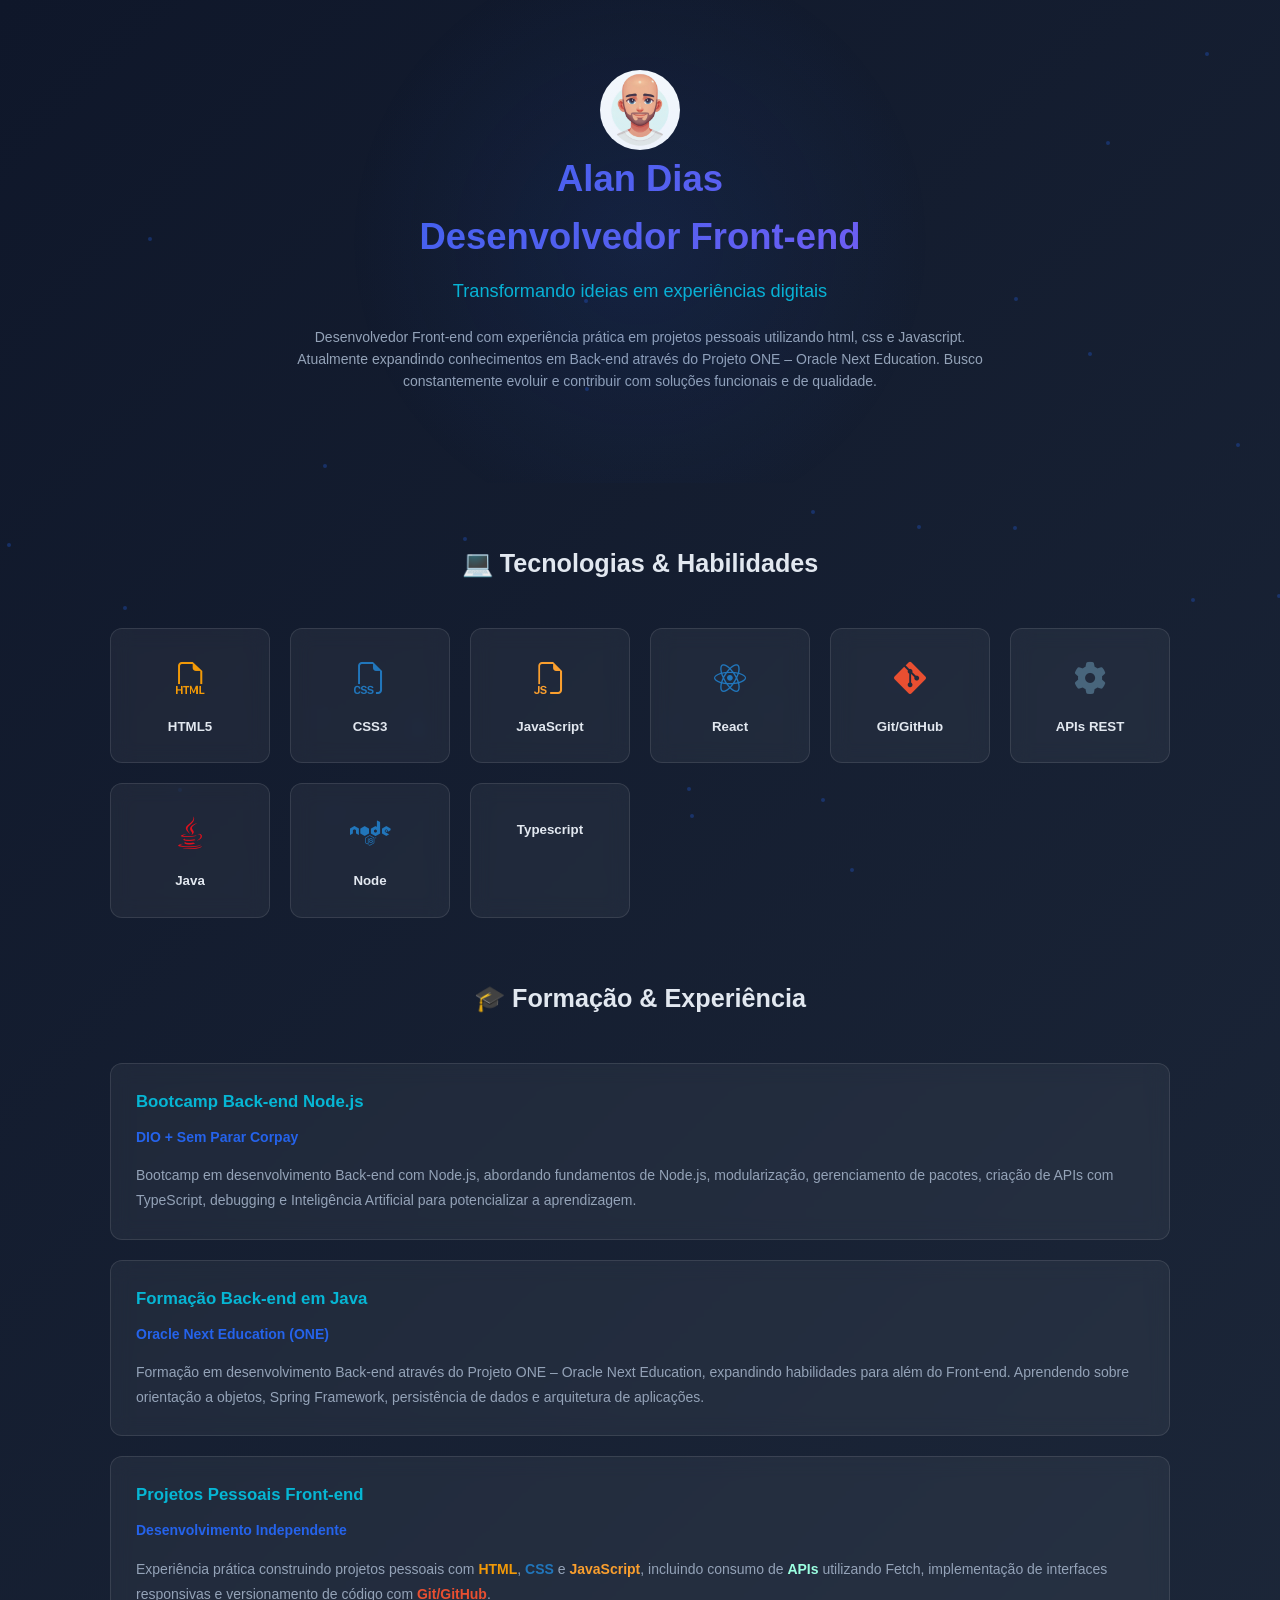
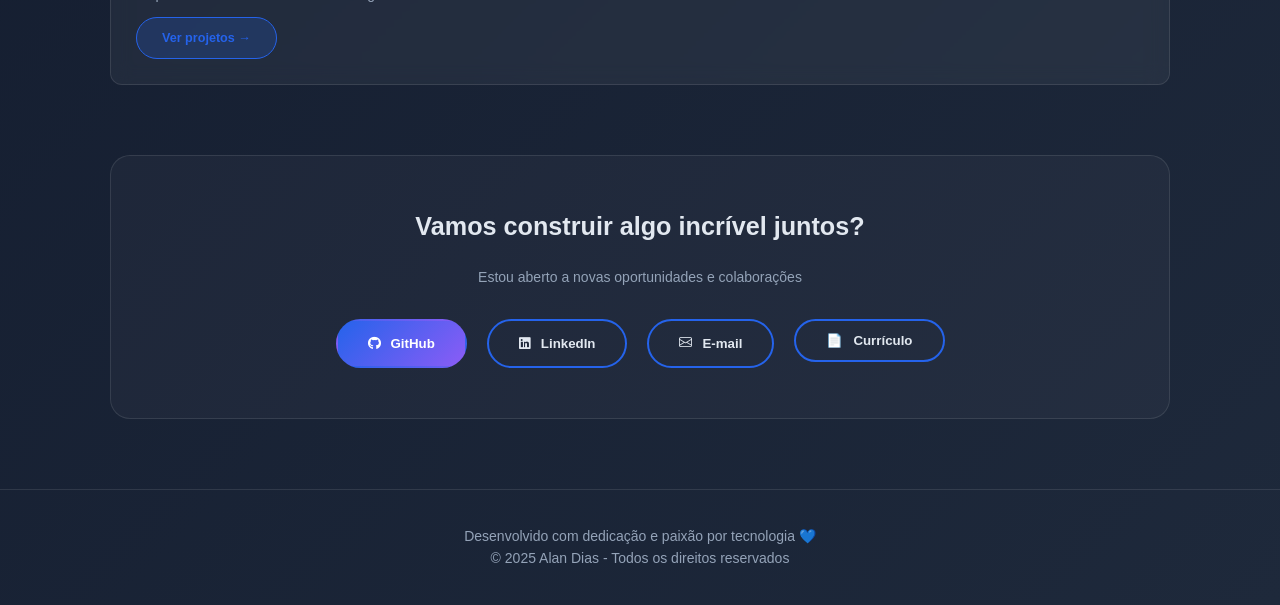
==== index.html @ 802be20c "icone typescript adicionado" ====
<!DOCTYPE html>
<html lang="pt-BR">

<head>
    <meta charset="UTF-8">
    <meta name="viewport" content="width=device-width, initial-scale=1.0">
    <title>Portfólio - Desenvolvedor Front-end</title>
    <link rel="stylesheet" href="https://cdn.jsdelivr.net/npm/bootstrap-icons@1.13.1/font/bootstrap-icons.min.css">
    <link rel="stylesheet" href="https://cdnjs.cloudflare.com/ajax/libs/font-awesome/6.5.0/css/all.min.css">
    <link rel="stylesheet" href="assets/css/style.css">
</head>

<body>
    <div class="particles" id="particles"></div>

    <div class="container">
        <header>
            <div class="header-bg"></div>
            <div class="caixa-imagem">
                <img src="assets/imagens/avatar-02.jpeg" alt="">
            </div>
            <h1><strong>Alan Dias</strong>Desenvolvedor Front-end</h1>
            <p class="subtitle">Transformando ideias em experiências digitais</p>
            <p class="description">
                Desenvolvedor Front-end com experiência prática em projetos pessoais utilizando html, css e Javascript.
                Atualmente expandindo conhecimentos em Back-end através do Projeto ONE – Oracle Next Education.
                Busco constantemente evoluir e contribuir com soluções funcionais e de qualidade.
            </p>
        </header>

        <section class="section">
            <h2 class="section-title">💻 Tecnologias & Habilidades</h2>
            <div class="skills-grid">
                <div class="skill-card">
                    <div class="skill-icon"><i class="bi bi-filetype-html html"></i></div>
                    <div class="skill-name">HTML5</div>
                </div>
                <div class="skill-card">
                    <div class="skill-icon"><i class="bi bi-filetype-css css"></i></div>
                    <div class="skill-name">CSS3</div>
                </div>
                <div class="skill-card">
                    <div class="skill-icon"><i class="bi bi-filetype-js js"></i></div>
                    <div class="skill-name">JavaScript</div>
                </div>
                <div class="skill-card">
                    <div class="skill-icon"><i class="fa-brands fa-react react"></i></i></div>
                    <div class="skill-name">React</div>
                </div>
                <div class="skill-card">
                    <div class="skill-icon"><i class="bi bi-git git"></i></div>
                    <div class="skill-name">Git/GitHub</div>
                </div>
                <div class="skill-card">
                    <div class="skill-icon"><i class="fa-solid fa-gear api"></i></div>
                    <div class="skill-name">APIs REST</div>
                </div>
                <div class="skill-card">
                    <div class="skill-icon"><i class="fa-brands fa-java java"></i></div>
                    <!-- <div class="skill-icon"><i class="fas fa-mug-hot java"></i></div> -->
                    <div class="skill-name">Java</div>
                </div>
                <div class="skill-card">
                    <div class="skill-icon"><i class="fa-brands fa-node node"></i></div>
                    <div class="skill-name">Node</div>
                </div>
                <div class="skill-card">
                    <div class="skill-icon"><i class="bi bi-typescript"></i></div>
                    <div class="skill-name">Typescript</div>
                </div>
            </div>
        </section>

        <section class="section">
            <h2 class="section-title">🎓 Formação & Experiência</h2>

            <div class="experience-card">
                <h3 class="experience-title">Bootcamp Back-end Node.js</h3>
                <p class="experience-org">DIO + Sem Parar Corpay</p>
                <p class="experience-description">
                    Bootcamp em desenvolvimento Back-end com Node.js, abordando fundamentos de Node.js, modularização,
                    gerenciamento de pacotes, criação de APIs com TypeScript, debugging e Inteligência Artificial para
                    potencializar a aprendizagem.
                </p>
            </div>
            <div class="experience-card">
                <h3 class="experience-title">Formação Back-end em Java</h3>
                <p class="experience-org">Oracle Next Education (ONE)</p>
                <p class="experience-description">
                    Formação em desenvolvimento Back-end através do Projeto ONE – Oracle Next Education, expandindo
                    habilidades para além do Front-end.
                    Aprendendo sobre orientação a objetos, Spring Framework, persistência de dados e arquitetura de
                    aplicações.
                </p>
            </div>

            <div class="experience-card">
                <h3 class="experience-title">Projetos Pessoais Front-end</h3>
                <p class="experience-org">Desenvolvimento Independente</p>
                <p class="experience-description">
                    Experiência prática construindo projetos pessoais com <strong class="destaque-html">HTML</strong>,
                    <strong class="destaque-css">CSS</strong> e <strong class="destaque-js">JavaScript</strong>,
                    incluindo consumo de <strong class="destaque-api">APIs</strong> utilizando Fetch, implementação de
                    interfaces responsivas e versionamento de código com <strong
                        class="destaque-git">Git/GitHub</strong>.
                </p>
                <a href="projetos.html" class="btn-project">
                    Ver projetos →
                </a>
            </div>
        </section>

        <section class="cta-section">
            <h2 class="cta-title">Vamos construir algo incrível juntos?</h2>
            <p class="cta-text">Estou aberto a novas oportunidades e colaborações</p>
            <div class="contact-buttons">
                <a href="https://github.com/AlanPedroD" class="btn btn-primary" target="_blank">
                    <span><i class="fa-brands fa-github"></i></span> GitHub
                </a>
                <a href="https://www.linkedin.com/in/alanpedrodiasdesenvolvedor/" class="btn btn-secondary"
                    target="_blank">
                    <span><i class="fa-brands fa-linkedin"></i></span> LinkedIn
                </a>
                <a href="mailto:alandiaslp@hotmail.com" class="btn btn-secondary">
                    <!-- <span>✉️</span> E-mail -->
                    <span><i class="bi bi-envelope"></i></span> E-mail
                </a>
                <!-- HTML -->
                <div class="curriculo-btn-wrapper">
                    <button class="btn btn-secondary curriculo-btn">
                        <span>📄</span> Currículo
                    </button>
                    <div class="curriculo-opcoes">
                        <a href="assets/imagens/curriculo-alan-desenvolvedor.pdf" download>
                            ⬇️ Baixar
                        </a>
                        <a href="assets/imagens/curriculo-alan-dias-desenvolvedor.pdf" target="_blank">
                            👁️ Visualizar
                        </a>
                    </div>
                </div>
            </div>
        </section>
    </div>

    <footer>
        <p>Desenvolvido com dedicação e paixão por tecnologia 💙</p>
        <p>&copy; 2025 Alan Dias - Todos os direitos reservados</p>
    </footer>

    <script>
        // Criar partículas animadas de fundo
        const particlesContainer = document.getElementById('particles');
        const particleCount = 30;

        for (let i = 0; i < particleCount; i++) {
            const particle = document.createElement('div');
            particle.className = 'particle';
            particle.style.left = Math.random() * 100 + '%';
            particle.style.top = Math.random() * 100 + '%';
            particle.style.animationDelay = Math.random() * 6 + 's';
            particle.style.animationDuration = (Math.random() * 4 + 4) + 's';
            particlesContainer.appendChild(particle);
        }

        // Animação suave ao rolar
        const observerOptions = {
            threshold: 0.1,
            rootMargin: '0px 0px -50px 0px'
        };

        const observer = new IntersectionObserver((entries) => {
            entries.forEach(entry => {
                if (entry.isIntersecting) {
                    entry.target.style.opacity = '1';
                    entry.target.style.transform = 'translateY(0)';
                }
            });
        }, observerOptions);

        document.querySelectorAll('.section').forEach(section => {
            section.style.opacity = '0';
            section.style.transform = 'translateY(30px)';
            section.style.transition = 'all 0.8s ease';
            observer.observe(section);
        });

        // Efeito parallax suave nos cards de skill
        document.querySelectorAll('.skill-card').forEach(card => {
            card.addEventListener('mousemove', (e) => {
                const rect = card.getBoundingClientRect();
                const x = e.clientX - rect.left;
                const y = e.clientY - rect.top;

                const centerX = rect.width / 2;
                const centerY = rect.height / 2;

                const rotateX = (y - centerY) / 10;
                const rotateY = (centerX - x) / 10;

                card.style.transform = `translateY(-5px) rotateX(${rotateX}deg) rotateY(${rotateY}deg)`;
            });

            card.addEventListener('mouseleave', () => {
                card.style.transform = 'translateY(0) rotateX(0) rotateY(0)';
            });
        });
    </script>
</body>

</html>
---- assets/css/style.css ----
* {
    margin: 0;
    padding: 0;
    box-sizing: border-box;
}

:root {
    --primary: #2563eb;
    --primary-dark: #1e40af;
    --secondary: #8b5cf6;
    --dark: #0f172a;
    --dark-light: #1e293b;
    --text: #e2e8f0;
    --text-muted: #94a3b8;
    --accent: #06b6d4;
}

/* 🔹 Ajuste global para simular zoom 80% */
html {
    font-size: 14px;
}

body {
    font-family: 'Segoe UI', Tahoma, Geneva, Verdana, sans-serif;
    background: linear-gradient(135deg, var(--dark) 0%, var(--dark-light) 100%);
    color: var(--text);
    line-height: 1.6;
    overflow-x: hidden;
    -webkit-font-smoothing: antialiased;
    -moz-osx-font-smoothing: grayscale;
}

.container {
    max-width: 1100px; /* 🔹 levemente reduzido para equilíbrio */
    margin: 0 auto;
    padding: 0 20px;
}

header {
    padding: 70px 0 50px;
    text-align: center;
    position: relative;
}

.header-bg {
    position: absolute;
    top: 0;
    left: 0;
    width: 100%;
    height: 100%;
    background: radial-gradient(circle at 50% 50%, rgba(37, 99, 235, 0.1) 0%, transparent 50%);
    pointer-events: none;
}

.container h1 {
    display: flex;
    flex-direction: column;
    font-size: 2.6rem; /* 🔹 levemente reduzido */
    margin-bottom: 10px;
    background: linear-gradient(135deg, var(--primary) 0%, var(--secondary) 100%);
    -webkit-background-clip: text;
    -webkit-text-fill-color: transparent;
    background-clip: text;
    animation: fadeInDown 0.8s ease;
}

.caixa-imagem {
    width: 80px;
    height: 80px;
    display: flex;
    justify-content: center;
    align-items: center;
    margin: 0 auto;
}

.caixa-imagem img {
    width: 100%;
    border-radius: 50%;
}

.subtitle {
    font-size: 1.3rem;
    color: var(--accent);
    margin-bottom: 20px;
    animation: fadeInUp 0.8s ease 0.2s backwards;
}

.description {
    max-width: 700px;
    margin: 0 auto 40px;
    color: var(--text-muted);
    font-size: 1rem;
    animation: fadeInUp 0.8s ease 0.4s backwards;
}

.section {
    margin: 60px 0;
    animation: fadeIn 1s ease;
}

.section-title {
    font-size: 1.8rem;
    margin-bottom: 30px;
    color: var(--text);
    position: relative;
    padding-bottom: 15px;
    display: flex;
    justify-content: center;
    align-items: center;
    text-align: center;
}

.skills-grid {
    display: grid;
    grid-template-columns: repeat(auto-fit, minmax(150px, 1fr));
    gap: 20px;
    margin-top: 30px;
}

.skill-card {
    background: rgba(255, 255, 255, 0.05);
    backdrop-filter: blur(10px);
    border: 1px solid rgba(255, 255, 255, 0.1);
    border-radius: 12px;
    padding: 25px 20px;
    text-align: center;
    transition: all 0.3s ease;
    cursor: pointer;
}

.skill-card:hover {
    transform: translateY(-5px);
    background: rgba(255, 255, 255, 0.08);
    border-color: var(--primary);
    box-shadow: 0 10px 30px rgba(37, 99, 235, 0.3);
}

.skill-icon {
    font-size: 2.3rem;
    margin-bottom: 10px;
}
.skill-icon .html { color: #F19908; }
.skill-icon .css { color: #2176BB; }
.skill-icon .js { color: #FA9F2E; }
.skill-icon .git { color: #E94F31; }
.skill-icon .api { color: #48657C; }
.skill-icon .java { color: #DF111E; }
.skill-icon .react { color: #2176BB; }
.skill-icon .node { color: #2176BB; }
.skill-icon .type { color: #E94F31; }

.skill-name {
    font-size: 0.95rem;
    font-weight: 600;
    color: var(--text);
}

.experience-card {
    background: rgba(255, 255, 255, 0.05);
    backdrop-filter: blur(10px);
    border: 1px solid rgba(255, 255, 255, 0.1);
    border-radius: 12px;
    padding: 25px;
    margin-bottom: 20px;
    transition: all 0.3s ease;
}

.experience-card:hover {
    background: rgba(255, 255, 255, 0.08);
    border-color: var(--secondary);
}

.experience-title {
    font-size: 1.2rem;
    color: var(--accent);
    margin-bottom: 10px;
}

.experience-org {
    font-size: 1rem;
    color: var(--primary);
    margin-bottom: 15px;
    font-weight: 600;
}

.experience-description {
    color: var(--text-muted);
    line-height: 1.8;
}
.experience-description .destaque-html { color: #F19908; }
.experience-description .destaque-css { color: #2176BB; }
.experience-description .destaque-js { color: #FA9F2E; }
.experience-description .destaque-api { color: #9BFFE1; }
.experience-description .destaque-git { color: #E94F31; }

.cta-section {
    text-align: center;
    padding: 50px 0;
    margin: 70px 0;
    background: rgba(255, 255, 255, 0.03);
    border-radius: 20px;
    border: 1px solid rgba(255, 255, 255, 0.1);
}

.cta-title {
    font-size: 1.8rem;
    margin-bottom: 20px;
    color: var(--text);
}

.cta-text {
    color: var(--text-muted);
    margin-bottom: 30px;
    font-size: 1rem;
}

.btn-project {
    display: inline-block;
    padding: 10px 25px;
    background: rgba(37, 99, 235, 0.2);
    color: var(--primary);
    text-decoration: none;
    border-radius: 25px;
    border: 1px solid var(--primary);
    font-weight: 600;
    font-size: 0.9rem;
    transition: all 0.3s ease;
    margin-top: 10px;
}

.btn-project:hover {
    background: var(--primary);
    color: white;
    transform: translateY(5px);
}

.contact-buttons {
    display: flex;
    gap: 20px;
    justify-content: center;
    flex-wrap: wrap;
}

.btn {
    padding: 12px 30px;
    border-radius: 50px;
    text-decoration: none;
    font-weight: 600;
    font-size: 0.95rem;
    transition: all 0.3s ease;
    display: inline-flex;
    align-items: center;
    gap: 10px;
    border: 2px solid transparent;
}

.btn-primary {
    background: linear-gradient(135deg, var(--primary) 0%, var(--secondary) 100%);
    color: white;
}

.btn-primary:hover {
    transform: translateY(-3px);
    box-shadow: 0 10px 30px rgba(37, 99, 235, 0.4);
}

.btn-secondary {
    background: transparent;
    color: var(--text);
    border-color: var(--primary);
    cursor: pointer;
}

.btn-secondary:hover {
    background: var(--primary);
    transform: translateY(-3px);
}

footer {
    text-align: center;
    padding: 35px 0;
    color: var(--text-muted);
    border-top: 1px solid rgba(255, 255, 255, 0.1);
    margin-top: 50px;
}

.particles {
    position: fixed;
    top: 0;
    left: 0;
    width: 100%;
    height: 100%;
    pointer-events: none;
    z-index: -1;
}

.particle {
    position: absolute;
    width: 4px;
    height: 4px;
    background: var(--primary);
    border-radius: 50%;
    opacity: 0.3;
    animation: float 6s infinite ease-in-out;
}

@keyframes float {
    0%, 100% { transform: translateY(0) translateX(0); }
    50% { transform: translateY(-30px) translateX(20px); }
}

@keyframes fadeInDown {
    from { opacity: 0; transform: translateY(-30px); }
    to { opacity: 1; transform: translateY(0); }
}

@keyframes fadeInUp {
    from { opacity: 0; transform: translateY(30px); }
    to { opacity: 1; transform: translateY(0); }
}

@keyframes fadeIn {
    from { opacity: 0; }
    to { opacity: 1; }
}

@media (max-width: 768px) {
    h1 {
        font-size: 2rem;
    }

    .subtitle {
        font-size: 1.2rem;
    }

    .skills-grid {
        grid-template-columns: repeat(auto-fit, minmax(120px, 1fr));
    }

    .contact-buttons {
        flex-direction: column;
        align-items: center;
    }

    .btn {
        width: 100%;
        max-width: 300px;
        justify-content: center;
    }
}


/* CSS CURRÍCULO*/
.curriculo-btn-wrapper {
  position: relative;
  display: inline-block;
}

.curriculo-opcoes {
  display: none;
  position: absolute;
  top: 100%;
  left: 50%;
  transform: translateX(-50%);
  background: #fff;
  border: 1px solid #ddd;
  border-radius: 8px;
  box-shadow: 0 4px 12px rgba(0,0,0,0.15);
  overflow: hidden;
  z-index: 100;
  min-width: 160px;
  margin-top: 6px;
}

.curriculo-opcoes a {
  display: block;
  padding: 10px 16px;
  text-decoration: none;
  color: #333;
  font-size: 14px;
  transition: background 0.2s;
  white-space: nowrap;
}

.curriculo-opcoes a:hover {
  background: #f0f0f0;
}

.curriculo-btn-wrapper:hover .curriculo-opcoes {
  display: block;
}
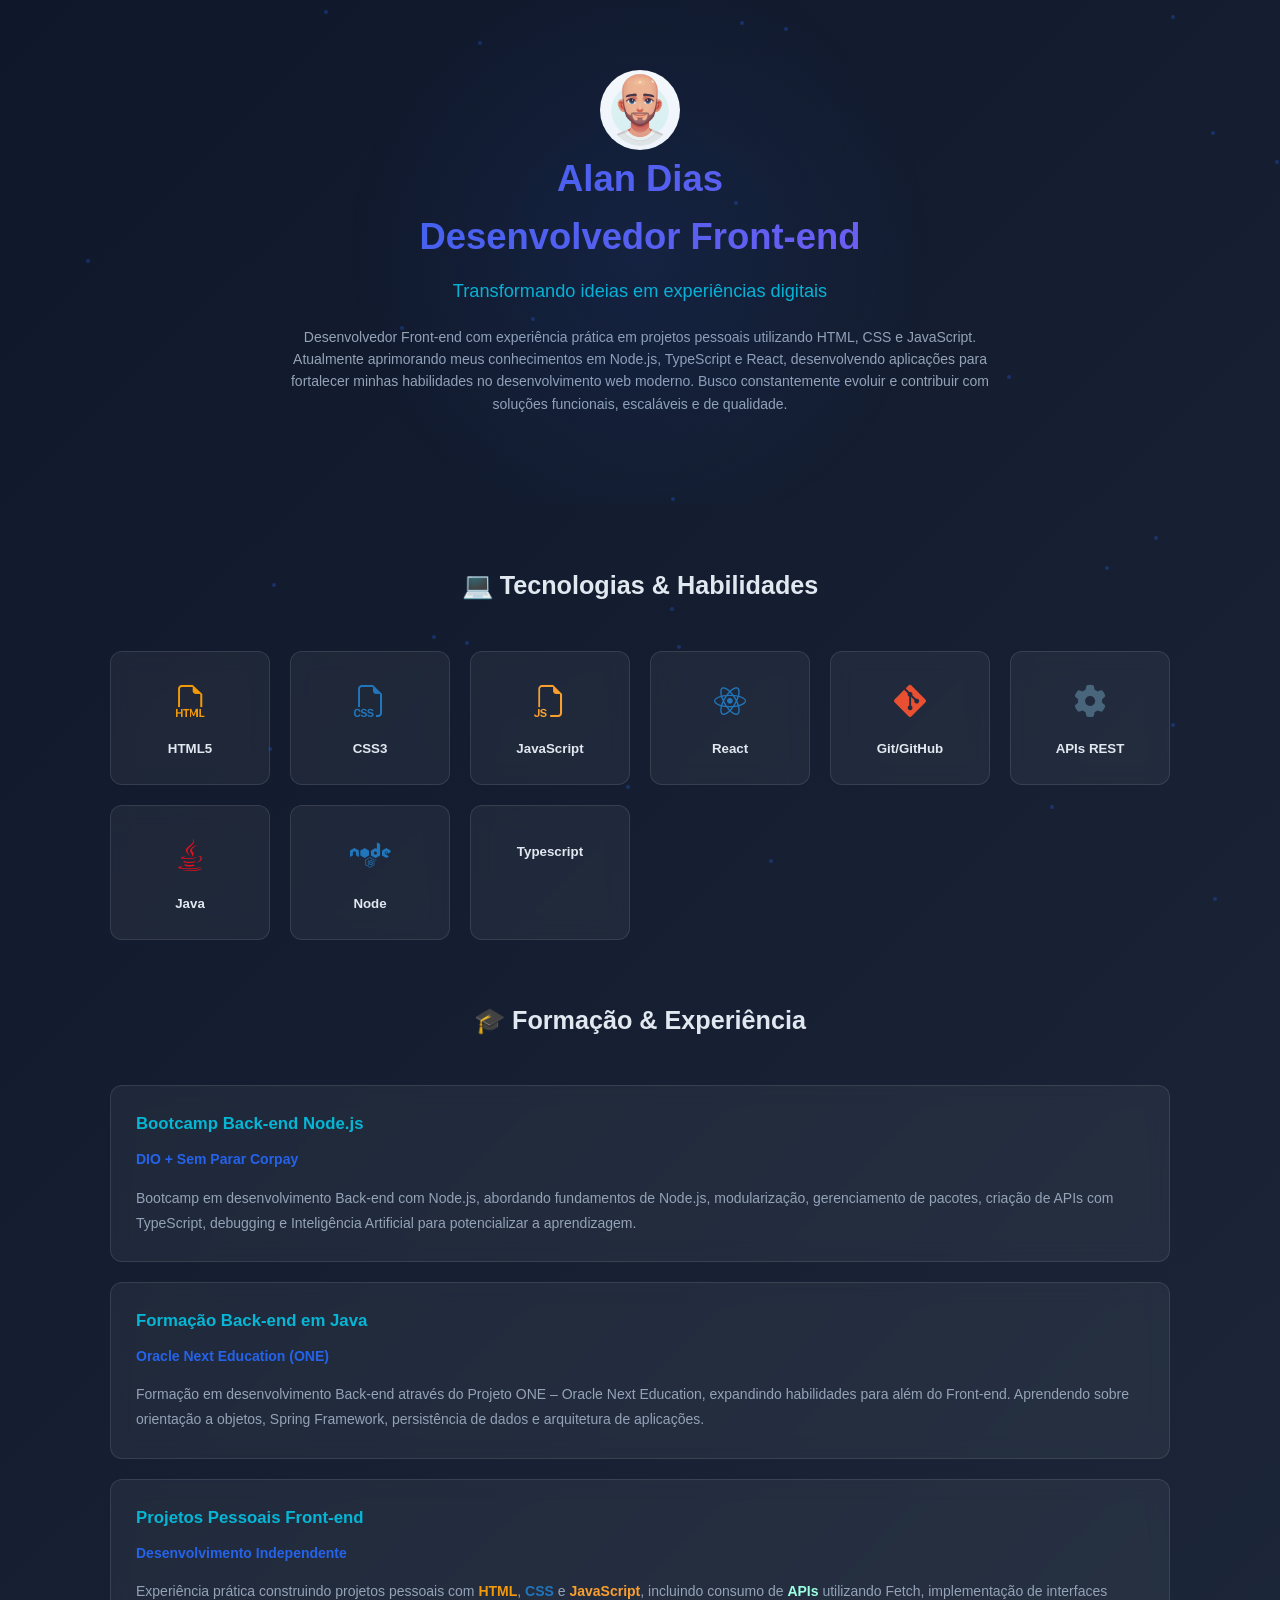
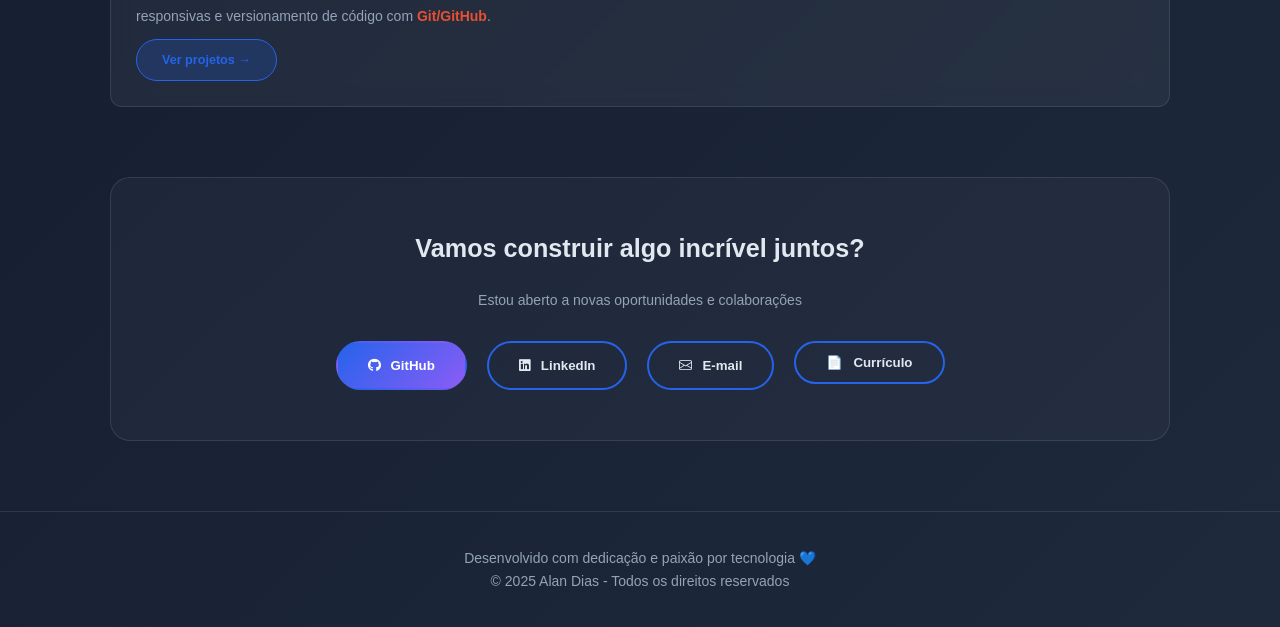
==== commit 7ef3177c: "texto sobre atualizado" ====
--- a/index.html
+++ b/index.html
@@ -22,9 +22,8 @@
             <h1><strong>Alan Dias</strong>Desenvolvedor Front-end</h1>
             <p class="subtitle">Transformando ideias em experiências digitais</p>
             <p class="description">
-                Desenvolvedor Front-end com experiência prática em projetos pessoais utilizando html, css e Javascript.
-                Atualmente expandindo conhecimentos em Back-end através do Projeto ONE – Oracle Next Education.
-                Busco constantemente evoluir e contribuir com soluções funcionais e de qualidade.
+                Desenvolvedor Front-end com experiência prática em projetos pessoais utilizando HTML, CSS e JavaScript. Atualmente aprimorando meus conhecimentos em Node.js, TypeScript e React, desenvolvendo aplicações para fortalecer minhas habilidades no desenvolvimento web moderno. Busco constantemente evoluir e contribuir com soluções funcionais, escaláveis e de qualidade.
+
             </p>
         </header>
 
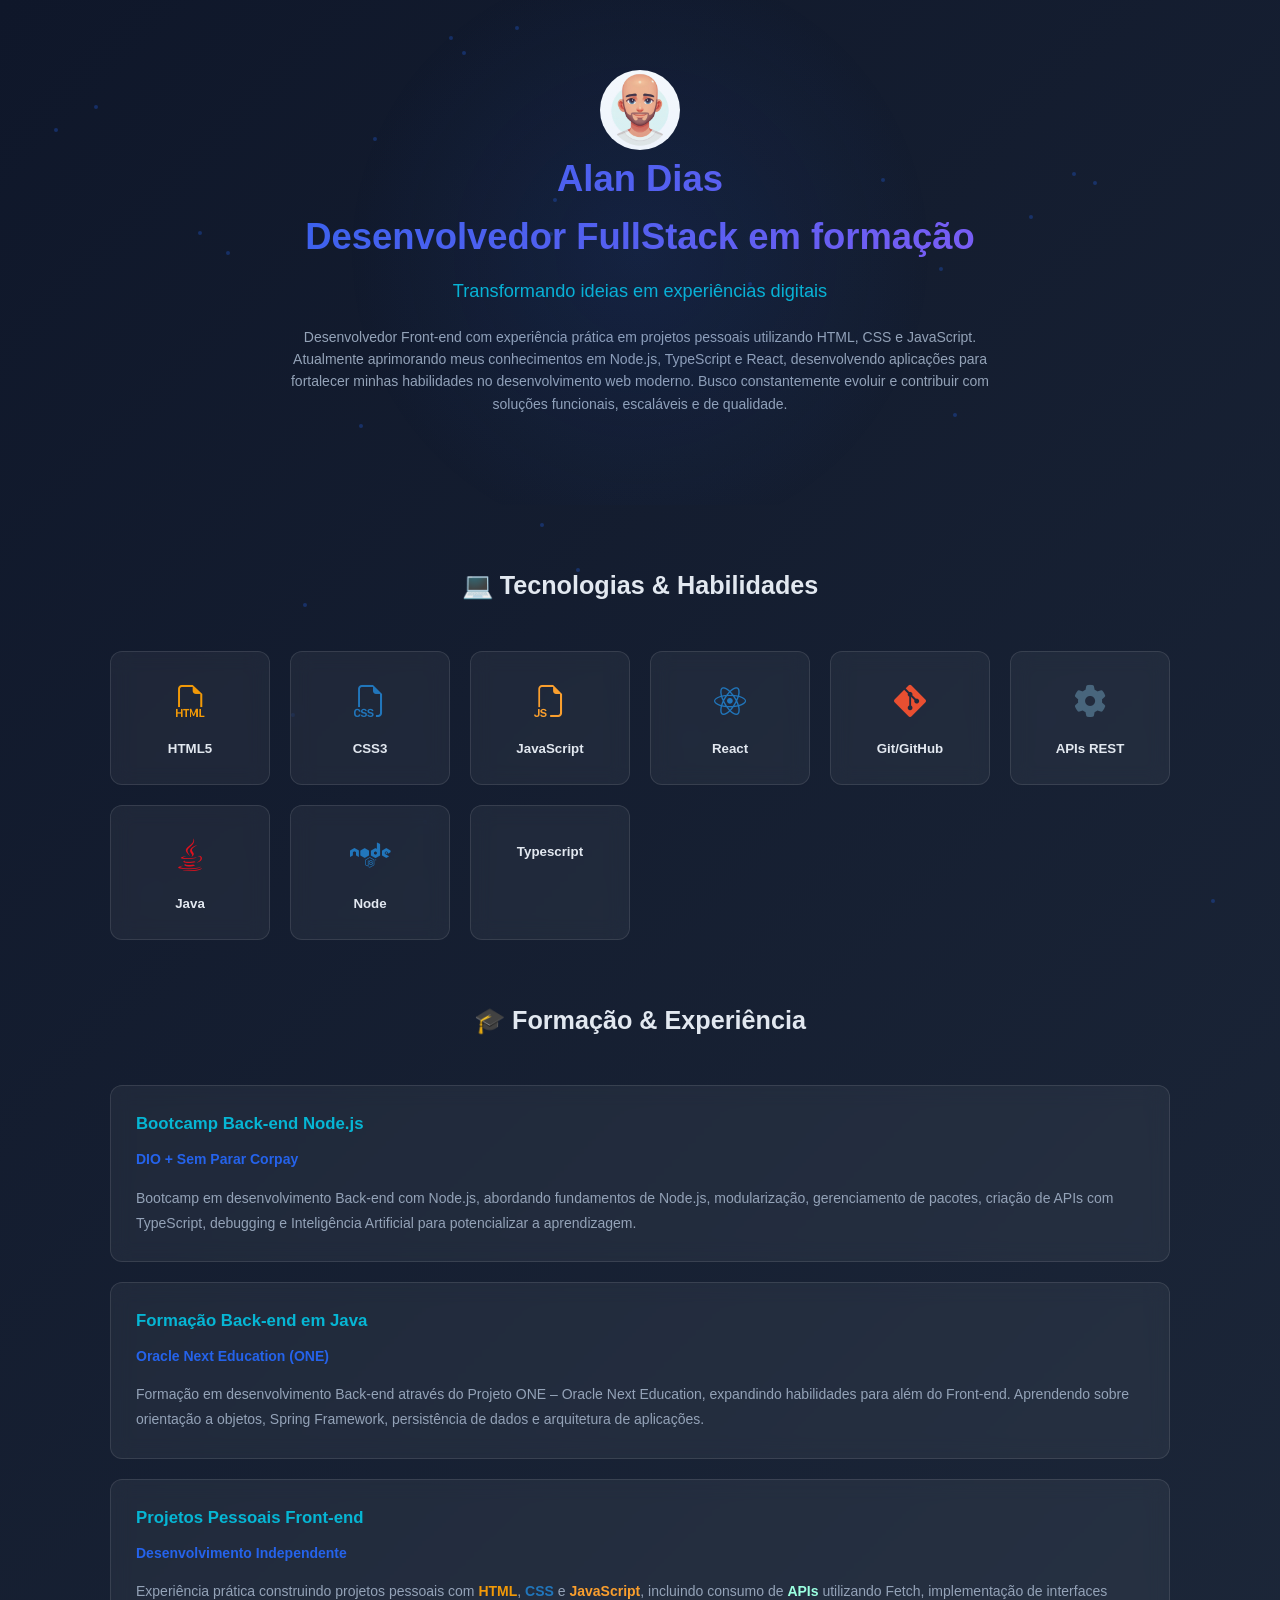
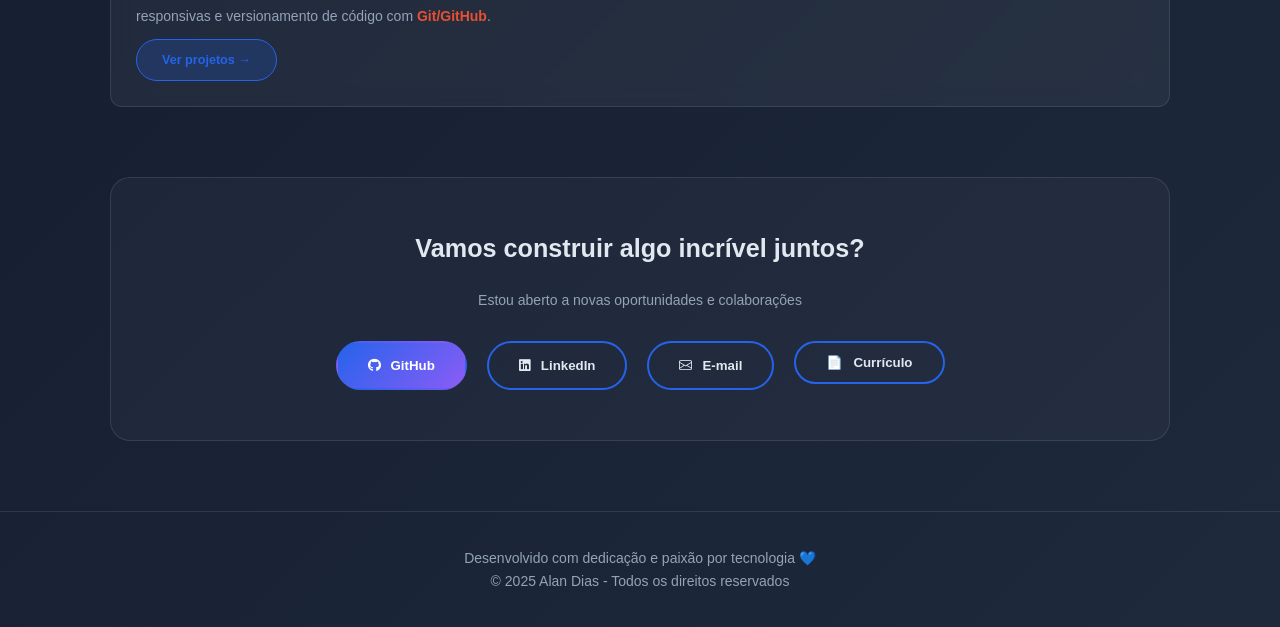
==== commit d0adbb7a: "titulo e h1 atualizado" ====
--- a/index.html
+++ b/index.html
@@ -4,7 +4,7 @@
 <head>
     <meta charset="UTF-8">
     <meta name="viewport" content="width=device-width, initial-scale=1.0">
-    <title>Portfólio - Desenvolvedor Front-end</title>
+    <title>Portfólio - Desenvolvedor FullStack em formação</title>
     <link rel="stylesheet" href="https://cdn.jsdelivr.net/npm/bootstrap-icons@1.13.1/font/bootstrap-icons.min.css">
     <link rel="stylesheet" href="https://cdnjs.cloudflare.com/ajax/libs/font-awesome/6.5.0/css/all.min.css">
     <link rel="stylesheet" href="assets/css/style.css">
@@ -19,7 +19,7 @@
             <div class="caixa-imagem">
                 <img src="assets/imagens/avatar-02.jpeg" alt="">
             </div>
-            <h1><strong>Alan Dias</strong>Desenvolvedor Front-end</h1>
+            <h1><strong>Alan Dias</strong>Desenvolvedor FullStack em formação</h1>
             <p class="subtitle">Transformando ideias em experiências digitais</p>
             <p class="description">
                 Desenvolvedor Front-end com experiência prática em projetos pessoais utilizando HTML, CSS e JavaScript. Atualmente aprimorando meus conhecimentos em Node.js, TypeScript e React, desenvolvendo aplicações para fortalecer minhas habilidades no desenvolvimento web moderno. Busco constantemente evoluir e contribuir com soluções funcionais, escaláveis e de qualidade.
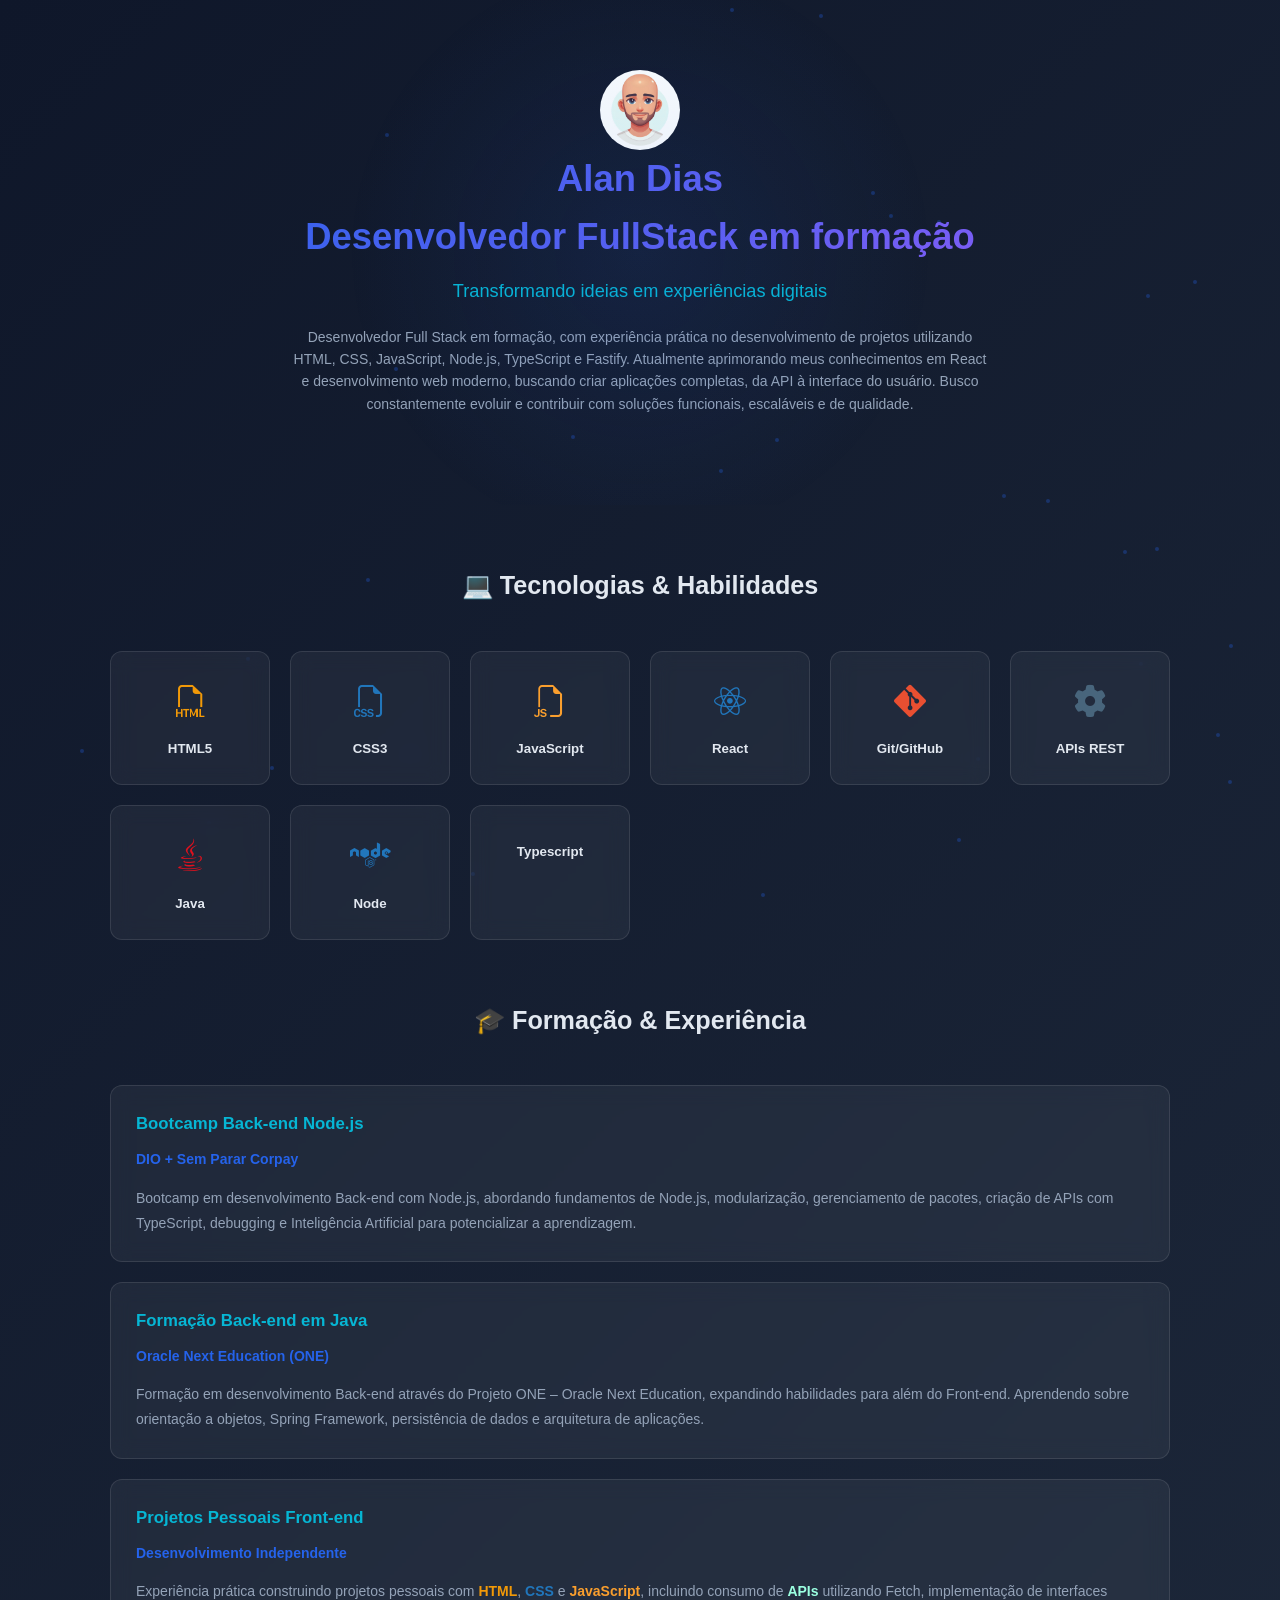
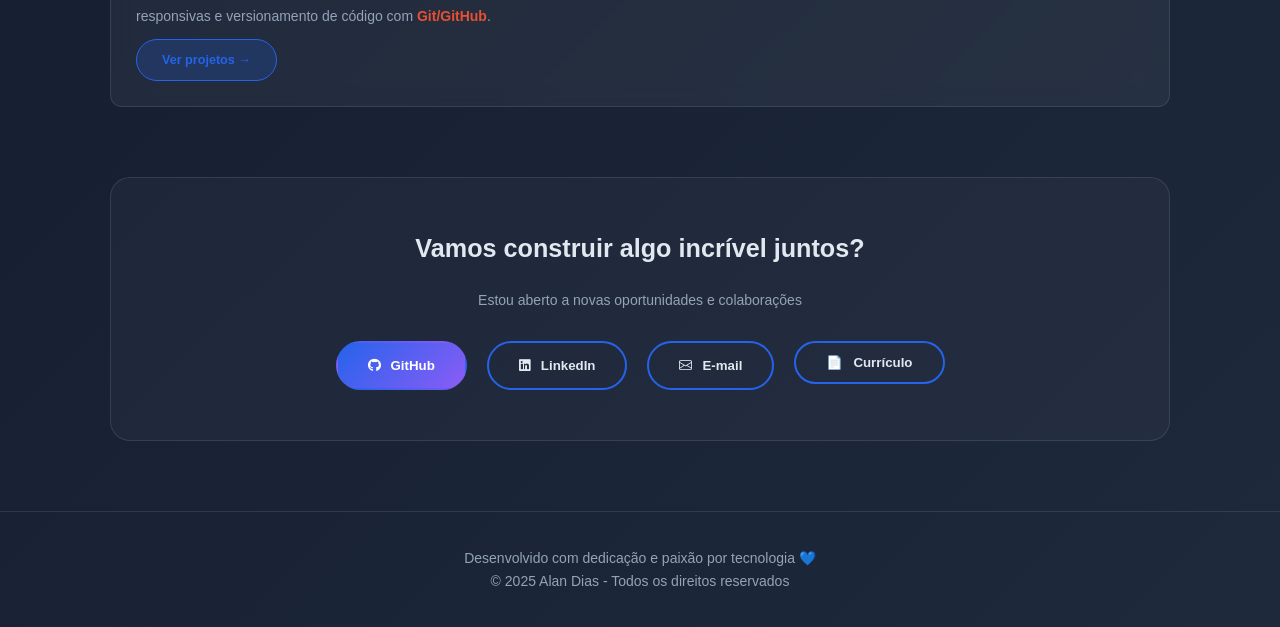
==== commit 2167f21d: "sobre mim atualizado" ====
--- a/index.html
+++ b/index.html
@@ -22,8 +22,7 @@
             <h1><strong>Alan Dias</strong>Desenvolvedor FullStack em formação</h1>
             <p class="subtitle">Transformando ideias em experiências digitais</p>
             <p class="description">
-                Desenvolvedor Front-end com experiência prática em projetos pessoais utilizando HTML, CSS e JavaScript. Atualmente aprimorando meus conhecimentos em Node.js, TypeScript e React, desenvolvendo aplicações para fortalecer minhas habilidades no desenvolvimento web moderno. Busco constantemente evoluir e contribuir com soluções funcionais, escaláveis e de qualidade.
-
+                Desenvolvedor Full Stack em formação, com experiência prática no desenvolvimento de projetos utilizando HTML, CSS, JavaScript, Node.js, TypeScript e Fastify. Atualmente aprimorando meus conhecimentos em React e desenvolvimento web moderno, buscando criar aplicações completas, da API à interface do usuário. Busco constantemente evoluir e contribuir com soluções funcionais, escaláveis e de qualidade.
             </p>
         </header>
 
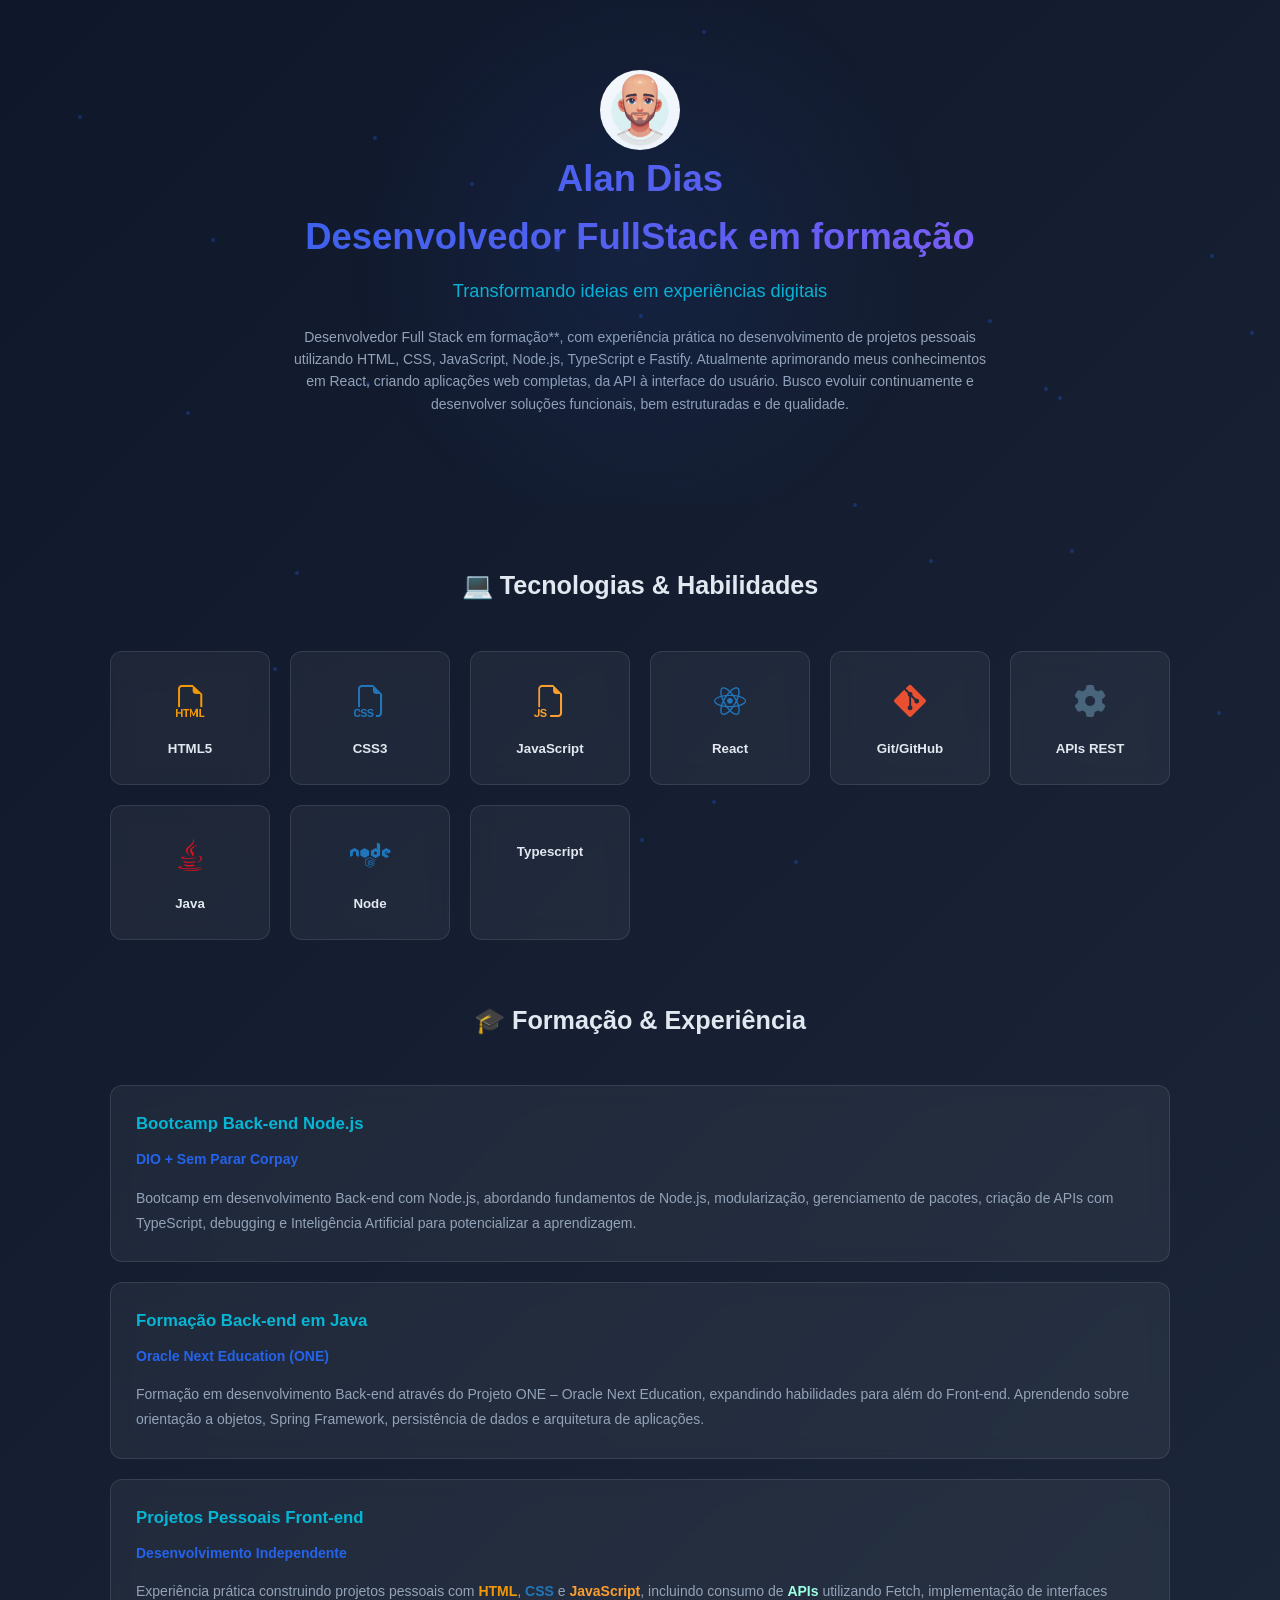
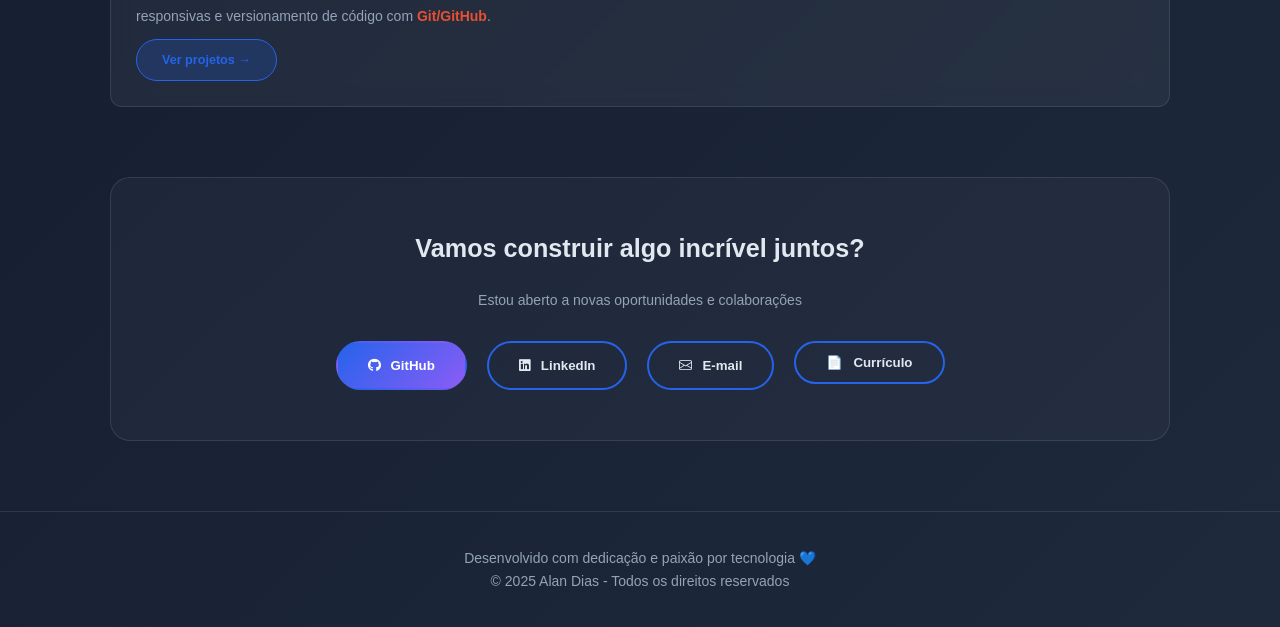
==== commit 46363934: "sobre mim atualizado" ====
--- a/index.html
+++ b/index.html
@@ -22,7 +22,8 @@
             <h1><strong>Alan Dias</strong>Desenvolvedor FullStack em formação</h1>
             <p class="subtitle">Transformando ideias em experiências digitais</p>
             <p class="description">
-                Desenvolvedor Full Stack em formação, com experiência prática no desenvolvimento de projetos utilizando HTML, CSS, JavaScript, Node.js, TypeScript e Fastify. Atualmente aprimorando meus conhecimentos em React e desenvolvimento web moderno, buscando criar aplicações completas, da API à interface do usuário. Busco constantemente evoluir e contribuir com soluções funcionais, escaláveis e de qualidade.
+                Desenvolvedor Full Stack em formação**, com experiência prática no desenvolvimento de projetos pessoais utilizando HTML, CSS, JavaScript, Node.js, TypeScript e Fastify. Atualmente aprimorando meus conhecimentos em React, criando aplicações web completas, da API à interface do usuário. Busco evoluir continuamente e desenvolver soluções funcionais, bem estruturadas e de qualidade.
+
             </p>
         </header>
 
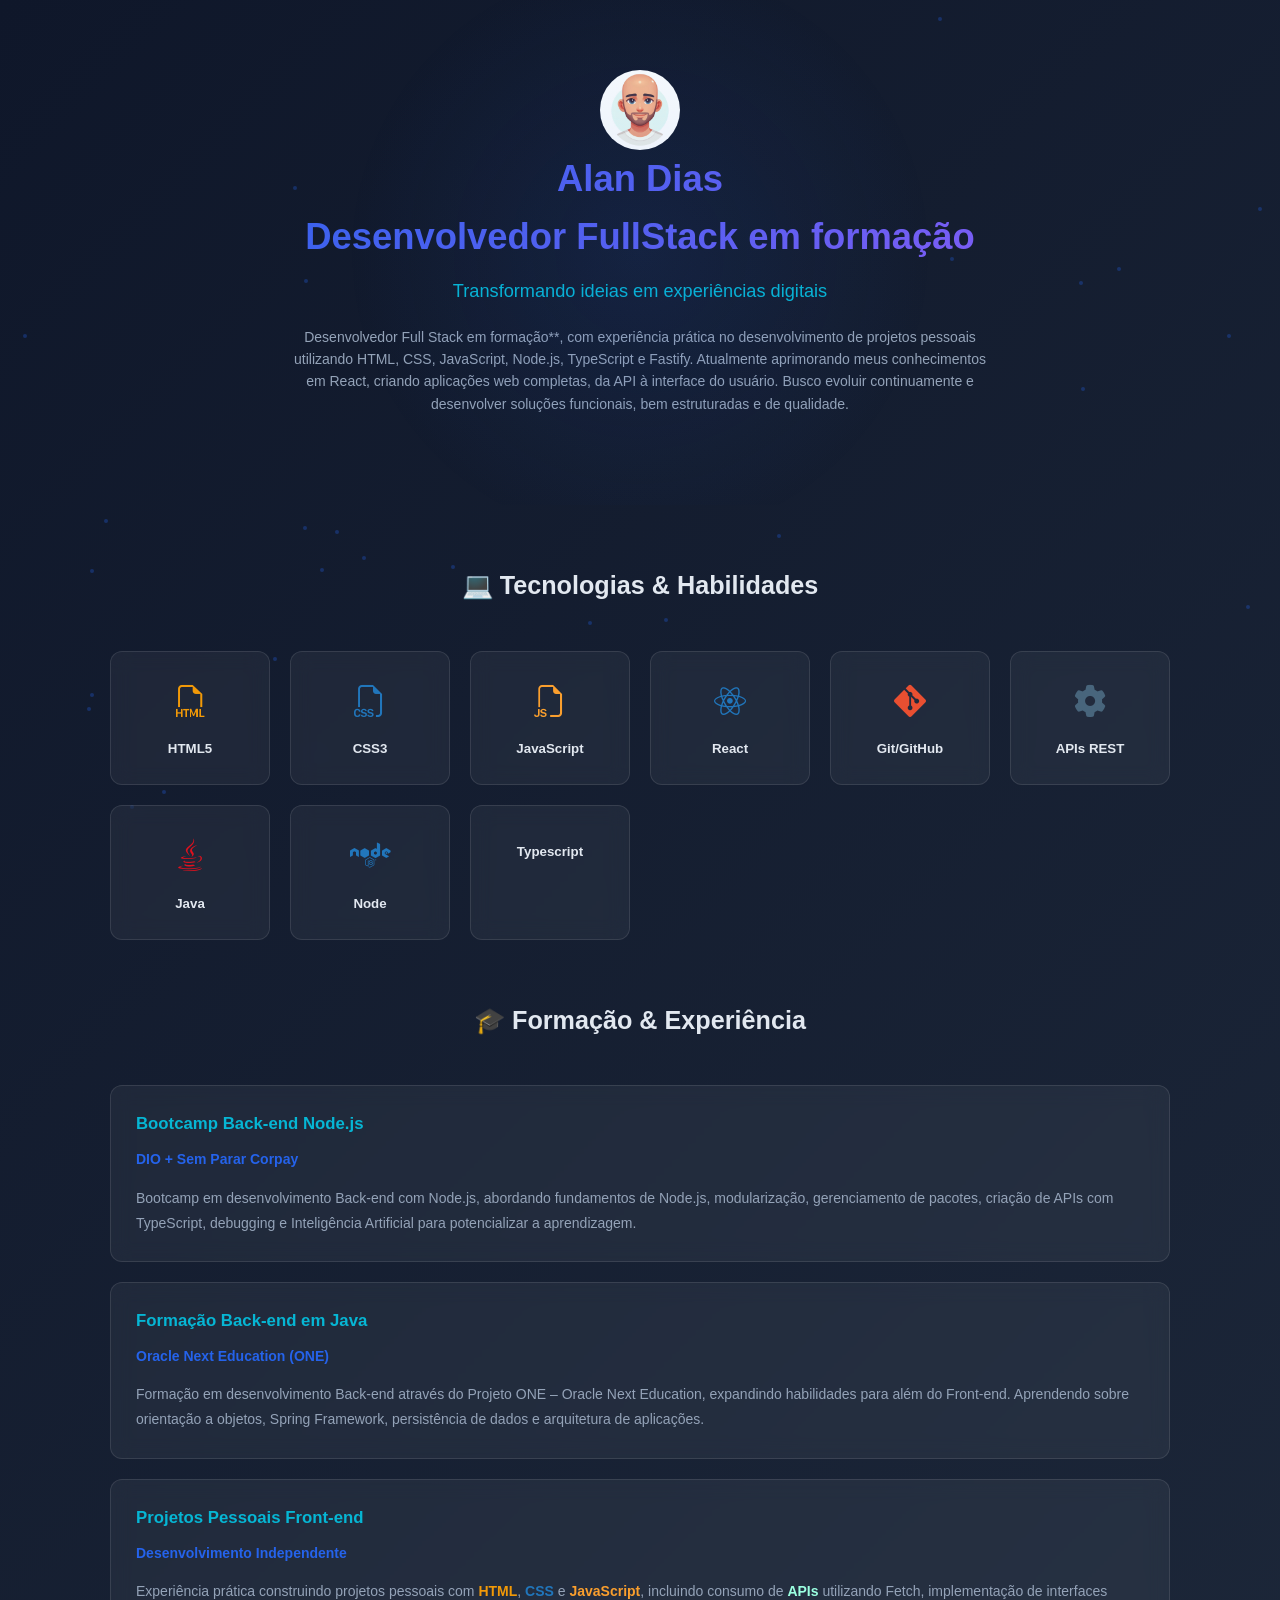
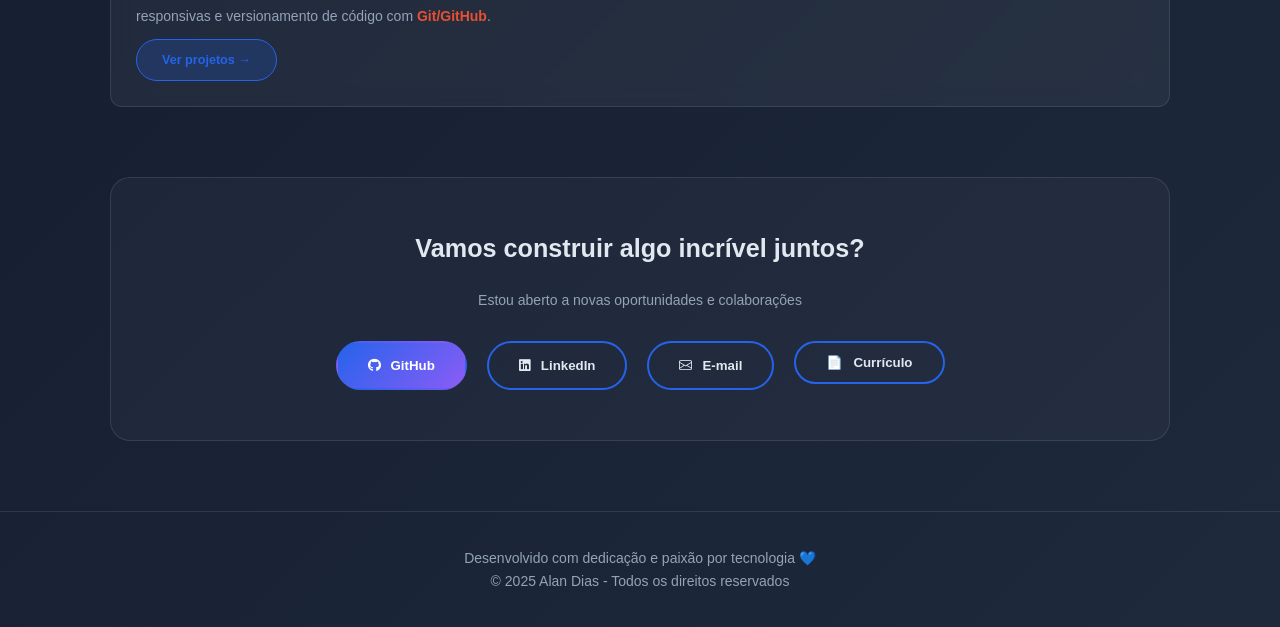
==== commit ec44d113: "sobre atualizado" ====
--- a/index.html
+++ b/index.html
@@ -23,7 +23,6 @@
             <p class="subtitle">Transformando ideias em experiências digitais</p>
             <p class="description">
                 Desenvolvedor Full Stack em formação**, com experiência prática no desenvolvimento de projetos pessoais utilizando HTML, CSS, JavaScript, Node.js, TypeScript e Fastify. Atualmente aprimorando meus conhecimentos em React, criando aplicações web completas, da API à interface do usuário. Busco evoluir continuamente e desenvolver soluções funcionais, bem estruturadas e de qualidade.
-
             </p>
         </header>
 
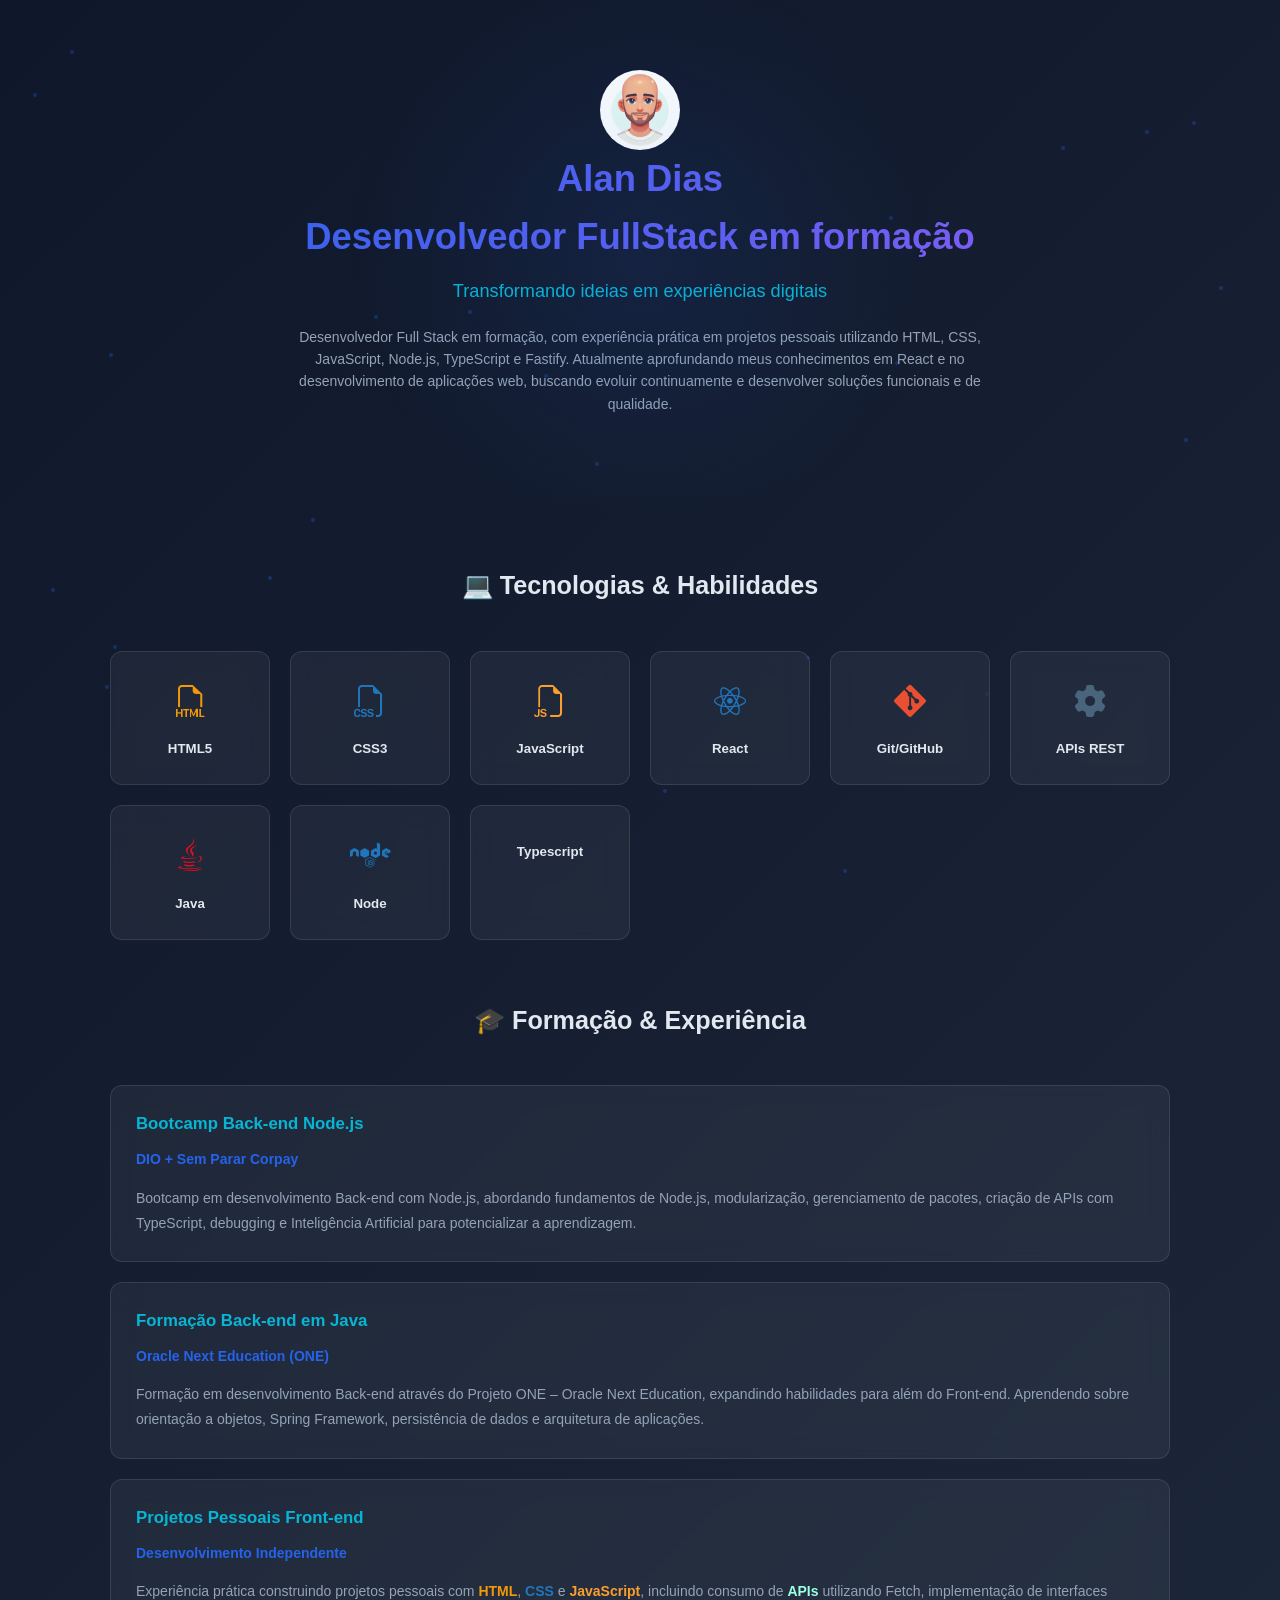
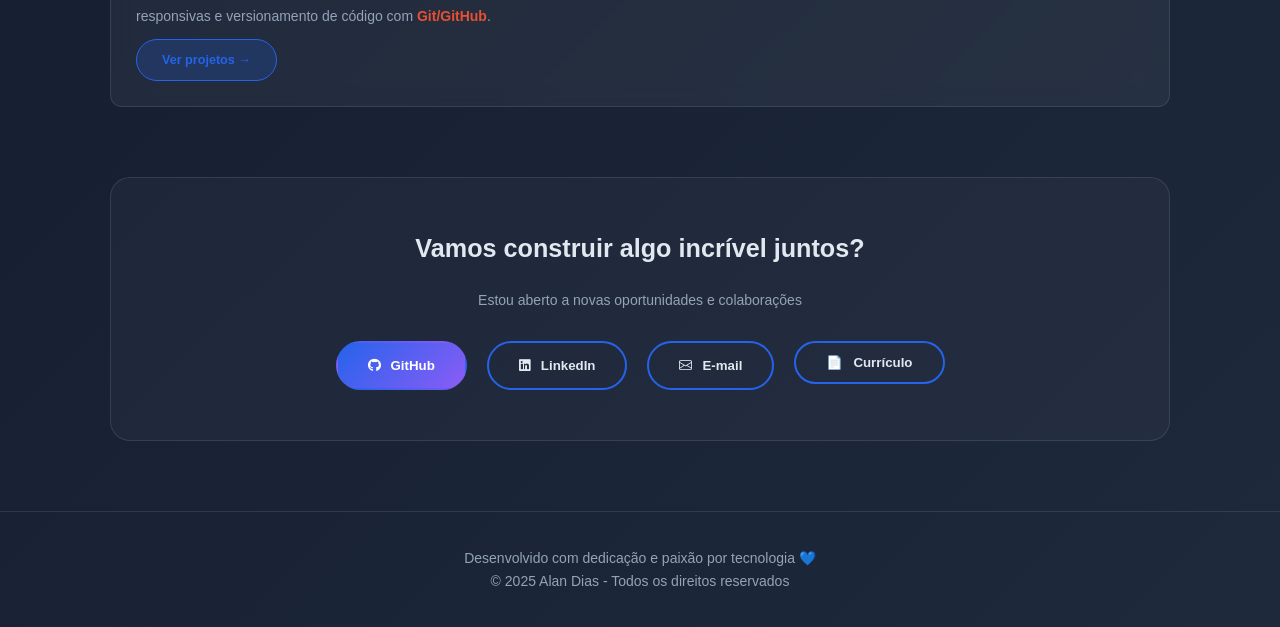
==== commit 9693a9fb: "sobre atualizado" ====
--- a/index.html
+++ b/index.html
@@ -22,7 +22,7 @@
             <h1><strong>Alan Dias</strong>Desenvolvedor FullStack em formação</h1>
             <p class="subtitle">Transformando ideias em experiências digitais</p>
             <p class="description">
-                Desenvolvedor Full Stack em formação**, com experiência prática no desenvolvimento de projetos pessoais utilizando HTML, CSS, JavaScript, Node.js, TypeScript e Fastify. Atualmente aprimorando meus conhecimentos em React, criando aplicações web completas, da API à interface do usuário. Busco evoluir continuamente e desenvolver soluções funcionais, bem estruturadas e de qualidade.
+                Desenvolvedor Full Stack em formação, com experiência prática em projetos pessoais utilizando HTML, CSS, JavaScript, Node.js, TypeScript e Fastify. Atualmente aprofundando meus conhecimentos em React e no desenvolvimento de aplicações web, buscando evoluir continuamente e desenvolver soluções funcionais e de qualidade.
             </p>
         </header>
 
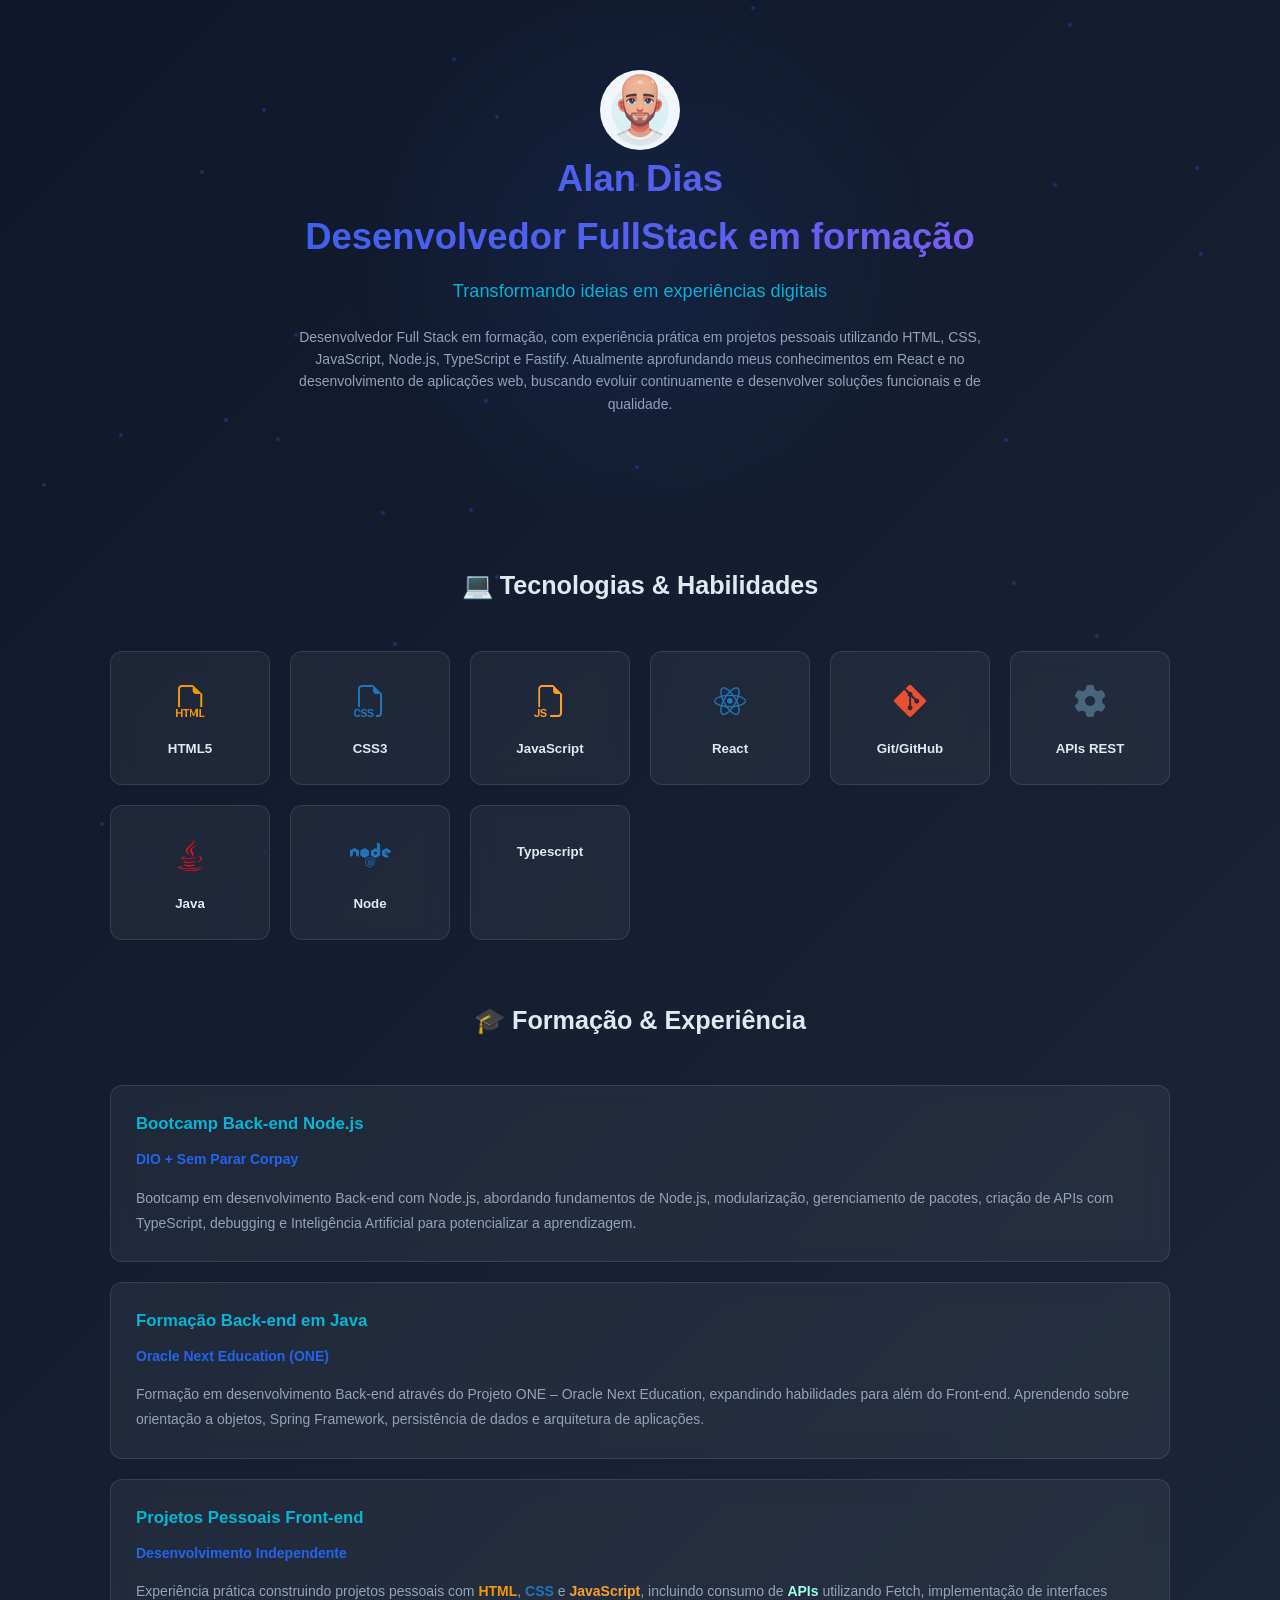
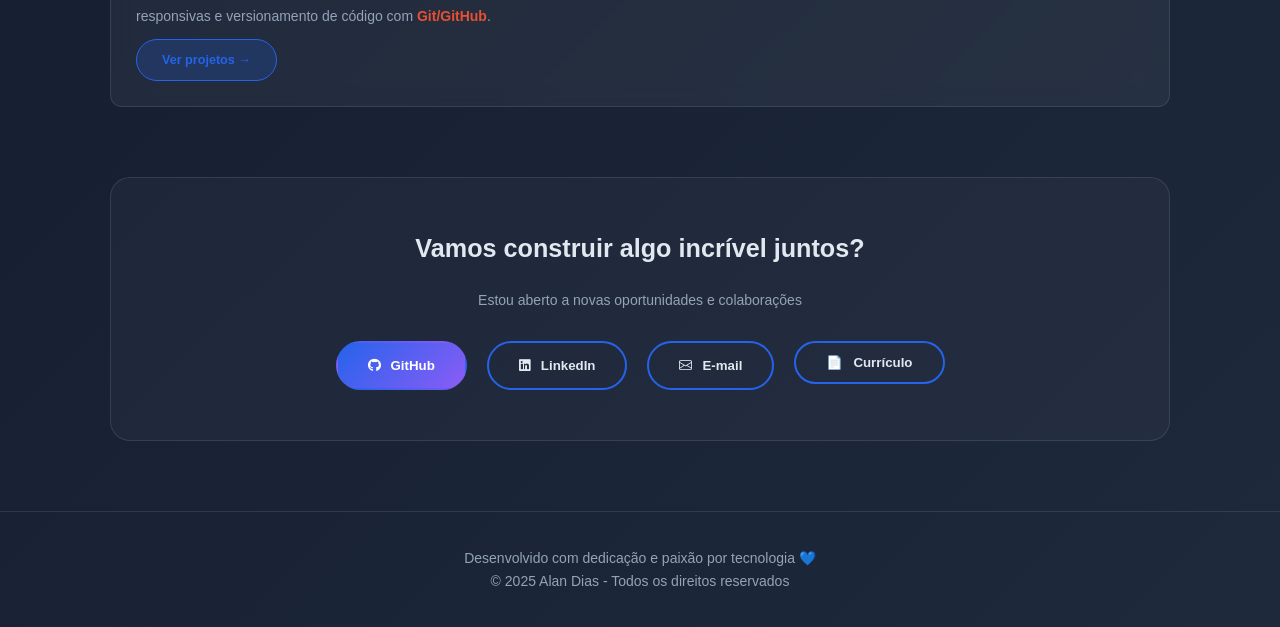
==== commit 81a44bcd: "curriculo atualizado" ====
--- a/index.html
+++ b/index.html
@@ -129,10 +129,10 @@
                         <span>📄</span> Currículo
                     </button>
                     <div class="curriculo-opcoes">
-                        <a href="assets/imagens/curriculo-alan-desenvolvedor.pdf" download>
+                        <a href="assets/imagens/curriculo_alan_dias-nv.pdf" download>
                             ⬇️ Baixar
                         </a>
-                        <a href="assets/imagens/curriculo-alan-dias-desenvolvedor.pdf" target="_blank">
+                        <a href="assets/imagens/curriculo_alan_dias-nv.pdf" target="_blank">
                             👁️ Visualizar
                         </a>
                     </div>
